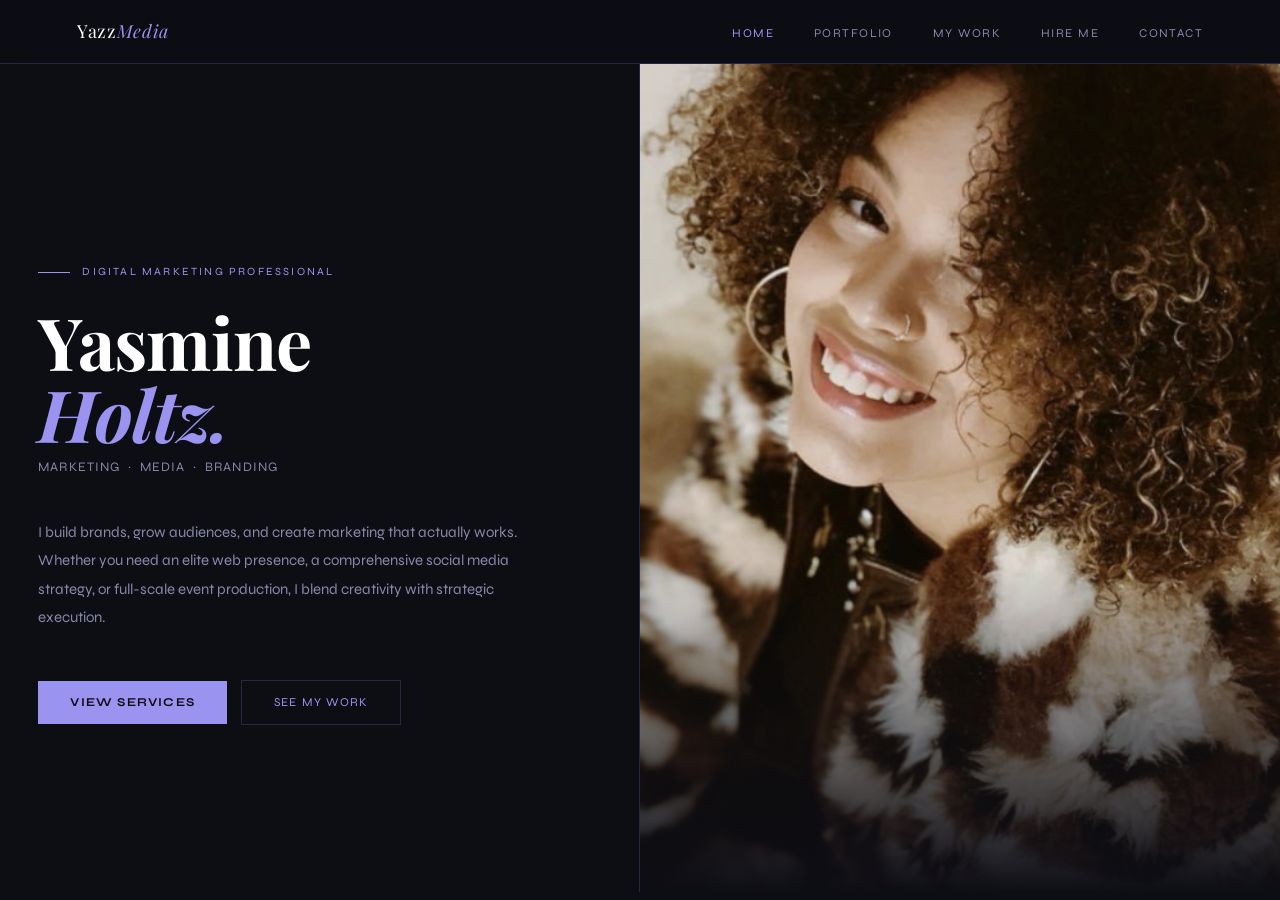
==== index.html @ e0a16a90 "Update index.html" ====
<!DOCTYPE html>
<html lang="en">
<head>
<meta charset="UTF-8">
<meta name="viewport" content="width=device-width, initial-scale=1.0">
<title>YazzMedia | Home</title>
<link rel="stylesheet" href="style.css">
<style>
  .hero-visual{position:relative;overflow:hidden;background:var(--bg2);}
  .hero-photo{width:100%;height:100%;object-fit:cover;object-position:center top;filter:grayscale(20%) contrast(1.05);opacity:0.9;}
  .hero-overlay{position:absolute;bottom:0;left:0;right:0;height:40%;background:linear-gradient(transparent,var(--bg));}
</style>
</head>
<body>
<nav>
  <a href="index.html" class="nav-logo">Yazz<span>Media</span></a>
  <ul class="nav-links">
    <li><a href="index.html" class="active">Home</a></li>
    <li><a href="portfolio.html">Portfolio</a></li>
    <li><a href="work.html">My Work</a></li>
    <li><a href="hireme.html">Hire Me</a></li>
    <li><a href="contact.html">Contact</a></li>
  </ul>
</nav>

<section class="hero-split">
  <div class="hero-text">
    <div class="hero-eyebrow fade-up d1">Digital Marketing Professional</div>
    <h1 class="hero-name fade-up d2">Yasmine<em>Holtz.</em></h1>
    <p class="hero-tagline fade-up d3">Marketing &nbsp;·&nbsp; Media &nbsp;·&nbsp; Branding</p>
    <p class="hero-bio fade-up d3">I build brands, grow audiences, and create marketing that actually works. Whether you need an elite web presence, a comprehensive social media strategy, or full-scale event production, I blend creativity with strategic execution.</p>
    <div class="hero-actions fade-up d4">
      <a href="hireme.html" class="btn-primary">View Services</a>
      <a href="work.html" class="btn-secondary">See My Work</a>
    </div>
  </div>
  <div class="hero-visual">
    <img src="YazHeadshot.png" alt="Yasmine Holtz" class="hero-photo">
    <div class="hero-overlay"></div>
  </div>
</section>
</body>
</html>
---- style.css ----
@import url('https://fonts.googleapis.com/css2?family=Playfair+Display:ital,wght@0,400;0,700;1,400&family=Syne:wght@300;400;500;700&display=swap');

:root {
  --bg: #0d0d14;
  --bg2: #13131f;
  --bg3: #1a1a2a;
  --lavender: #9b93f0;
  --lavender-light: #c4bff7;
  --lavender-dim: #3d3870;
  --lavender-glow: rgba(155,147,240,0.12);
  --white: #ffffff;
  --off-white: #e8e6f0;
  --muted: #8888aa;
  --border: rgba(155,147,240,0.2);
  --border-light: rgba(255,255,255,0.06);
}

* { margin:0; padding:0; box-sizing:border-box; }
html { scroll-behavior:smooth; }
body { font-family:'Syne',sans-serif; background:var(--bg); color:var(--off-white); font-size:16px; line-height:1.6; }

/* NAV */
nav { position:sticky; top:0; z-index:100; background:rgba(13,13,20,0.92); border-bottom:0.5px solid var(--border); padding:0 6%; display:flex; align-items:center; justify-content:space-between; height:64px; backdrop-filter:blur(12px); }
.nav-logo { font-family:'Playfair Display',serif; font-size:18px; color:var(--white); letter-spacing:0.04em; text-decoration:none; }
.nav-logo span { color:var(--lavender); font-style:italic; }
.nav-links { display:flex; gap:2.5rem; list-style:none; }
.nav-links a { text-decoration:none; font-size:12px; font-weight:400; color:var(--muted); letter-spacing:0.12em; text-transform:uppercase; transition:color 0.2s; }
.nav-links a:hover, .nav-links a.active { color:var(--lavender); }

/* HERO */
.hero-split { min-height:92vh; display:grid; grid-template-columns:1fr 1fr; gap:0; align-items:stretch; max-width:100%; padding:0; }
.hero-text { padding:8rem 6% 6rem 6%; display:flex; flex-direction:column; justify-content:center; border-right:0.5px solid var(--border); }
.hero-eyebrow { font-size:11px; font-weight:400; letter-spacing:0.2em; text-transform:uppercase; color:var(--lavender); margin-bottom:1.5rem; display:flex; align-items:center; gap:12px; }
.hero-eyebrow::before { content:''; width:32px; height:0.5px; background:var(--lavender); }
.hero-name { font-family:'Playfair Display',serif; font-size:72px; font-weight:700; line-height:1.0; color:var(--white); margin-bottom:0.5rem; letter-spacing:-0.01em; }
.hero-name em { color:var(--lavender); font-style:italic; display:block; }
.hero-tagline { font-size:13px; color:var(--muted); letter-spacing:0.08em; margin-bottom:2.5rem; font-weight:400; text-transform:uppercase; }
.hero-bio { font-size:15px; color:var(--muted); line-height:1.9; max-width:480px; margin-bottom:3rem; font-weight:300; }
.hero-actions { display:flex; gap:14px; align-items:center; }

/* BUTTONS */
.btn-primary { display:inline-block; padding:12px 32px; background:var(--lavender); color:var(--bg); text-decoration:none; font-size:12px; font-weight:700; letter-spacing:0.1em; text-transform:uppercase; transition:background 0.2s; border:none; cursor:pointer;}
.btn-primary:hover { background:var(--lavender-light); }
.btn-secondary { display:inline-block; padding:12px 32px; border:0.5px solid var(--border); color:var(--lavender); text-decoration:none; font-size:12px; font-weight:400; letter-spacing:0.1em; text-transform:uppercase; transition:border-color 0.2s,color 0.2s; }
.btn-secondary:hover { border-color:var(--lavender); color:var(--lavender-light); }

/* SECTIONS */
.section-wrap { padding:6rem 6%; max-width:100%; }
.section-inner { max-width:1200px; margin:0 auto; }
.section-header { display:flex; align-items:center; gap:20px; margin-bottom:3.5rem; }
.section-num { font-family:'Playfair Display',serif; font-size:48px; color:var(--lavender-dim); font-weight:700; line-height:1; opacity:0.5; }
.section-title { font-size:11px; font-weight:400; letter-spacing:0.2em; text-transform:uppercase; color:var(--lavender); }
.section-line { flex:1; height:0.5px; background:var(--border); }

/* CARDS & GRIDS */
.projects-grid { display:grid; grid-template-columns:repeat(auto-fill,minmax(340px,1fr)); gap:1px; background:var(--border); }
.proj-card { background:var(--bg2); padding:2rem; transition:background 0.2s; display:flex; flex-direction:column; }
.proj-card:hover { background:var(--bg3); }
.proj-num { font-family:'Playfair Display',serif; font-size:36px; color:var(--lavender-dim); font-weight:700; margin-bottom:1rem; opacity:0.4; }
.proj-tag { display:inline-block; border:0.5px solid var(--lavender-dim); color:var(--lavender); font-size:10px; padding:3px 10px; margin-bottom:14px; letter-spacing:0.1em; text-transform:uppercase; align-self: flex-start; }
.proj-title { font-family:'Playfair Display',serif; font-size:22px; color:var(--white); margin-bottom:4px; font-weight:400; }
.proj-desc { font-size:13px; color:var(--muted); line-height:1.8; margin-bottom:16px; flex:1; font-weight:300; }

/* ANIMATIONS */
@keyframes fadeUp{from{opacity:0;transform:translateY(24px);}to{opacity:1;transform:translateY(0);}}
.fade-up { opacity:0; animation:fadeUp 0.7s ease forwards; }
.d1 { animation-delay:0.1s; } .d2 { animation-delay:0.25s; } .d3 { animation-delay:0.4s; } .d4 { animation-delay:0.55s; }
/* SKILLS GRID */
.skills-grid { display:grid; grid-template-columns:repeat(auto-fill,minmax(200px,1fr)); gap:1px; background:var(--border); }
.skill-item { background:var(--bg2); padding:16px 20px; font-size:13px; color:var(--off-white); font-weight:300; letter-spacing:0.02em; transition:background 0.2s,color 0.2s; cursor:default; }
.skill-item:hover { background:var(--lavender-glow); color:var(--lavender-light); }
.skill-item::before { content:'→'; color:var(--lavender); margin-right:10px; font-size:12px; }

/* EXPERIENCE & EDUCATION LIST */
.exp-list { margin-top: 1rem; }
.exp-item { display:grid; grid-template-columns:200px 1fr; border-bottom:0.5px solid var(--border-light); padding:2.5rem 0; gap:3rem; transition:background 0.2s; }
.exp-item:first-child { border-top:0.5px solid var(--border-light); }
.exp-item:hover { background:var(--lavender-glow); }
.exp-meta { padding-left:0; }
.exp-date { font-size:11px; color:var(--lavender); letter-spacing:0.1em; margin-bottom:8px; text-transform:uppercase; }
.exp-company { font-size:14px; font-weight:500; color:var(--off-white); margin-bottom:4px; }
.exp-location { font-size:12px; color:var(--muted); }
.exp-title { font-family:'Playfair Display',serif; font-size:22px; color:var(--white); margin-bottom:10px; font-weight:400; }
.exp-desc { font-size:14px; color:var(--muted); line-height:1.8; font-weight:300; }
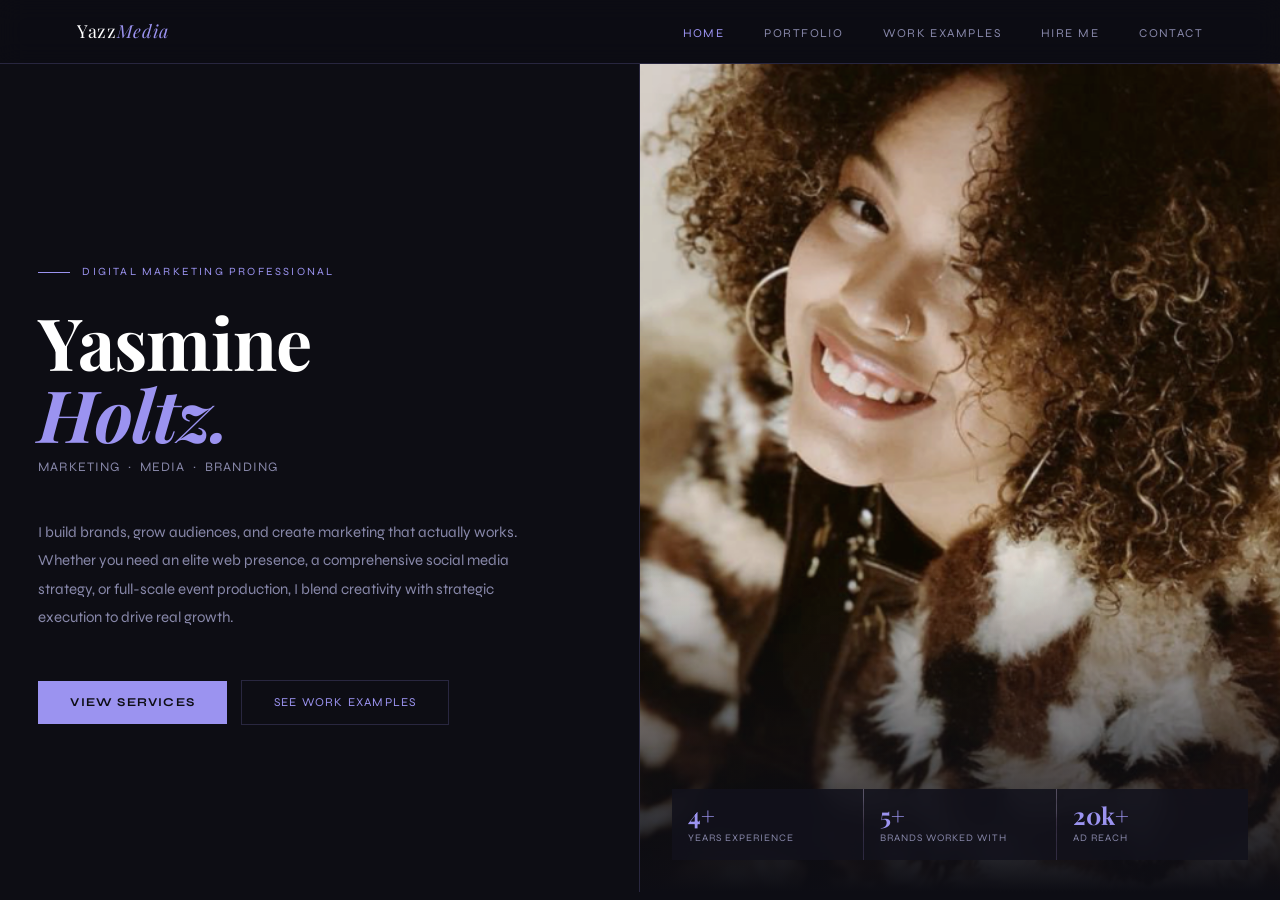
==== commit 45dbb477: "Update index.html" ====
--- a/index.html
+++ b/index.html
@@ -3,41 +3,100 @@
 <head>
 <meta charset="UTF-8">
 <meta name="viewport" content="width=device-width, initial-scale=1.0">
-<title>YazzMedia | Home</title>
-<link rel="stylesheet" href="style.css">
+<title>YazzMedia | Marketing | Media | Branding</title>
+<link href="https://fonts.googleapis.com/css2?family=Playfair+Display:ital,wght@0,400;0,700;1,400&family=Syne:wght@300;400;500;700&display=swap" rel="stylesheet">
 <style>
-  .hero-visual{position:relative;overflow:hidden;background:var(--bg2);}
-  .hero-photo{width:100%;height:100%;object-fit:cover;object-position:center top;filter:grayscale(20%) contrast(1.05);opacity:0.9;}
-  .hero-overlay{position:absolute;bottom:0;left:0;right:0;height:40%;background:linear-gradient(transparent,var(--bg));}
+:root {
+  --bg: #0d0d14;
+  --bg2: #13131f;
+  --bg3: #1a1a2a;
+  --lavender: #9b93f0;
+  --lavender-light: #c4bff7;
+  --lavender-dim: #3d3870;
+  --lavender-glow: rgba(155,147,240,0.12);
+  --white: #ffffff;
+  --off-white: #e8e6f0;
+  --muted: #8888aa;
+  --border: rgba(155,147,240,0.2);
+  --border-light: rgba(255,255,255,0.06);
+}
+*{margin:0;padding:0;box-sizing:border-box;}
+html{scroll-behavior:smooth;}
+body{font-family:'Syne',sans-serif;background:var(--bg);color:var(--off-white);font-size:16px;line-height:1.6;}
+
+/* NAV */
+nav{position:sticky;top:0;z-index:100;background:rgba(13,13,20,0.92);border-bottom:0.5px solid var(--border);padding:0 6%;display:flex;align-items:center;justify-content:space-between;height:64px;backdrop-filter:blur(12px);}
+.nav-logo{font-family:'Playfair Display',serif;font-size:18px;color:var(--white);letter-spacing:0.04em;text-decoration:none;}
+.nav-logo span{color:var(--lavender);font-style:italic;}
+.nav-links{display:flex;gap:2.5rem;list-style:none;}
+.nav-links a{text-decoration:none;font-size:12px;font-weight:400;color:var(--muted);letter-spacing:0.12em;text-transform:uppercase;transition:color 0.2s;}
+.nav-links a:hover, .nav-links a.active{color:var(--lavender);}
+
+/* HERO */
+#about{min-height:92vh;display:grid;grid-template-columns:1fr 1fr;gap:0;align-items:stretch;max-width:100%;padding:0;}
+.hero-text{padding:8rem 6% 6rem 6%;display:flex;flex-direction:column;justify-content:center;border-right:0.5px solid var(--border);}
+.hero-eyebrow{font-size:11px;font-weight:400;letter-spacing:0.2em;text-transform:uppercase;color:var(--lavender);margin-bottom:1.5rem;display:flex;align-items:center;gap:12px;}
+.hero-eyebrow::before{content:'';width:32px;height:0.5px;background:var(--lavender);}
+.hero-name{font-family:'Playfair Display',serif;font-size:72px;font-weight:700;line-height:1.0;color:var(--white);margin-bottom:0.5rem;letter-spacing:-0.01em;}
+.hero-name em{color:var(--lavender);font-style:italic;display:block;}
+.hero-tagline{font-size:13px;color:var(--muted);letter-spacing:0.08em;margin-bottom:2.5rem;font-weight:400;text-transform:uppercase;}
+.hero-bio{font-size:15px;color:var(--muted);line-height:1.9;max-width:480px;margin-bottom:3rem;font-weight:300;}
+.hero-actions{display:flex;gap:14px;align-items:center;}
+.btn-primary{display:inline-block;padding:12px 32px;background:var(--lavender);color:var(--bg);text-decoration:none;font-size:12px;font-weight:700;letter-spacing:0.1em;text-transform:uppercase;transition:background 0.2s;}
+.btn-primary:hover{background:var(--lavender-light);}
+.btn-secondary{display:inline-block;padding:12px 32px;border:0.5px solid var(--border);color:var(--lavender);text-decoration:none;font-size:12px;font-weight:400;letter-spacing:0.1em;text-transform:uppercase;transition:border-color 0.2s,color 0.2s;}
+.btn-secondary:hover{border-color:var(--lavender);color:var(--lavender-light);}
+
+.hero-visual{position:relative;overflow:hidden;background:var(--bg2);}
+.hero-photo{width:100%;height:100%;object-fit:cover;object-position:center top;filter:grayscale(20%) contrast(1.05);opacity:0.9;}
+.hero-overlay{position:absolute;bottom:0;left:0;right:0;height:40%;background:linear-gradient(transparent,var(--bg));}
+.hero-stat-bar{position:absolute;bottom:2rem;left:2rem;right:2rem;display:grid;grid-template-columns:repeat(3,1fr);gap:1px;background:var(--border);}
+.hero-stat{background:rgba(13,13,20,0.85);padding:14px 16px;backdrop-filter:blur(8px);}
+.hero-stat-num{font-family:'Playfair Display',serif;font-size:24px;color:var(--lavender);font-weight:700;line-height:1;}
+.hero-stat-label{font-size:10px;color:var(--muted);text-transform:uppercase;letter-spacing:0.1em;margin-top:3px;}
+
+@media(max-width:768px){
+  #about{grid-template-columns:1fr;min-height:auto;}
+  .hero-text{padding:5rem 6% 3rem;}
+  .hero-name{font-size:48px;}
+  .hero-visual{height:400px;}
+}
 </style>
 </head>
 <body>
+
 <nav>
   <a href="index.html" class="nav-logo">Yazz<span>Media</span></a>
   <ul class="nav-links">
     <li><a href="index.html" class="active">Home</a></li>
     <li><a href="portfolio.html">Portfolio</a></li>
-    <li><a href="work.html">My Work</a></li>
+    <li><a href="work.html">Work Examples</a></li>
     <li><a href="hireme.html">Hire Me</a></li>
     <li><a href="contact.html">Contact</a></li>
   </ul>
 </nav>
 
-<section class="hero-split">
+<section id="about">
   <div class="hero-text">
-    <div class="hero-eyebrow fade-up d1">Digital Marketing Professional</div>
-    <h1 class="hero-name fade-up d2">Yasmine<em>Holtz.</em></h1>
-    <p class="hero-tagline fade-up d3">Marketing &nbsp;·&nbsp; Media &nbsp;·&nbsp; Branding</p>
-    <p class="hero-bio fade-up d3">I build brands, grow audiences, and create marketing that actually works. Whether you need an elite web presence, a comprehensive social media strategy, or full-scale event production, I blend creativity with strategic execution.</p>
-    <div class="hero-actions fade-up d4">
+    <div class="hero-eyebrow">Digital Marketing Professional</div>
+    <h1 class="hero-name">Yasmine<em>Holtz.</em></h1>
+    <p class="hero-tagline">Marketing &nbsp;·&nbsp; Media &nbsp;·&nbsp; Branding</p>
+    <p class="hero-bio">I build brands, grow audiences, and create marketing that actually works. Whether you need an elite web presence, a comprehensive social media strategy, or full-scale event production, I blend creativity with strategic execution to drive real growth.</p>
+    <div class="hero-actions">
       <a href="hireme.html" class="btn-primary">View Services</a>
-      <a href="work.html" class="btn-secondary">See My Work</a>
+      <a href="work.html" class="btn-secondary">See Work Examples</a>
     </div>
   </div>
   <div class="hero-visual">
     <img src="YazHeadshot.png" alt="Yasmine Holtz" class="hero-photo">
     <div class="hero-overlay"></div>
+    <div class="hero-stat-bar">
+      <div class="hero-stat"><div class="hero-stat-num">4+</div><div class="hero-stat-label">Years experience</div></div>
+      <div class="hero-stat"><div class="hero-stat-num">5+</div><div class="hero-stat-label">Brands worked with</div></div>
+      <div class="hero-stat"><div class="hero-stat-num">20k+</div><div class="hero-stat-label">Ad reach</div></div>
+    </div>
   </div>
 </section>
+
 </body>
 </html>
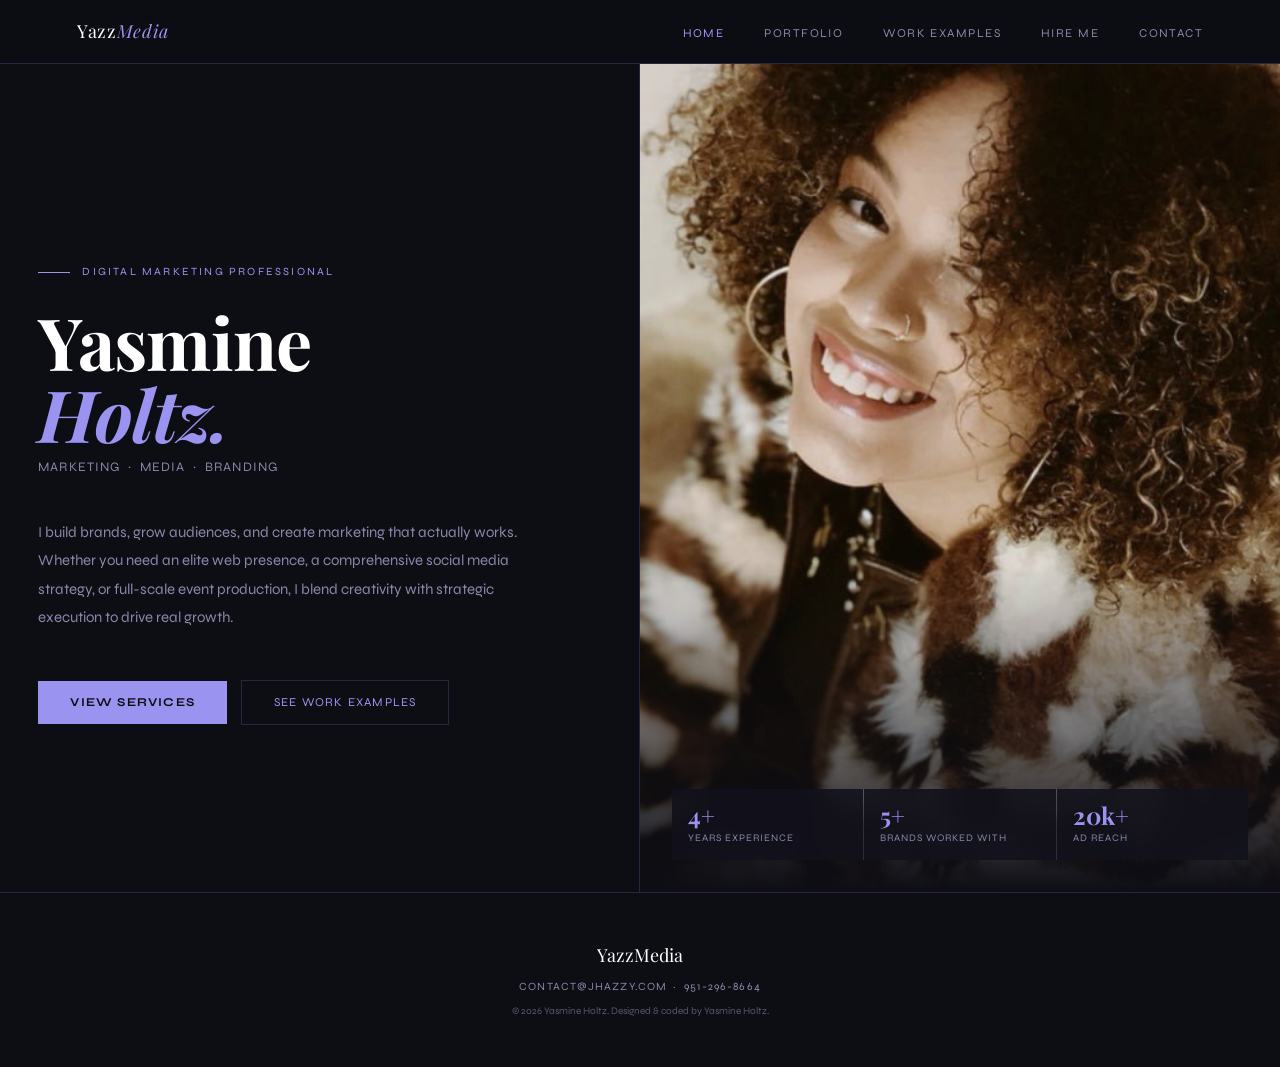
==== commit 1741696d: "Update index.html" ====
--- a/index.html
+++ b/index.html
@@ -100,3 +100,12 @@
 
 </body>
 </html>
+<footer style="padding: 3rem 6%; border-top: 0.5px solid var(--border); text-align: center; color: var(--muted);">
+  <div style="font-family:'Playfair Display',serif; font-size:18px; color:var(--white); margin-bottom: 0.5rem;">YazzMedia</div>
+  <p style="font-size: 11px; letter-spacing: 0.1em; text-transform: uppercase; margin-bottom: 0.5rem;">
+    contact@jhazzy.com &nbsp;·&nbsp; 951-296-8664
+  </p>
+  <p style="font-size: 10px; color: var(--border-dim); opacity: 0.6;">
+    © 2026 Yasmine Holtz. Designed & coded by Yasmine Holtz.
+  </p>
+</footer>
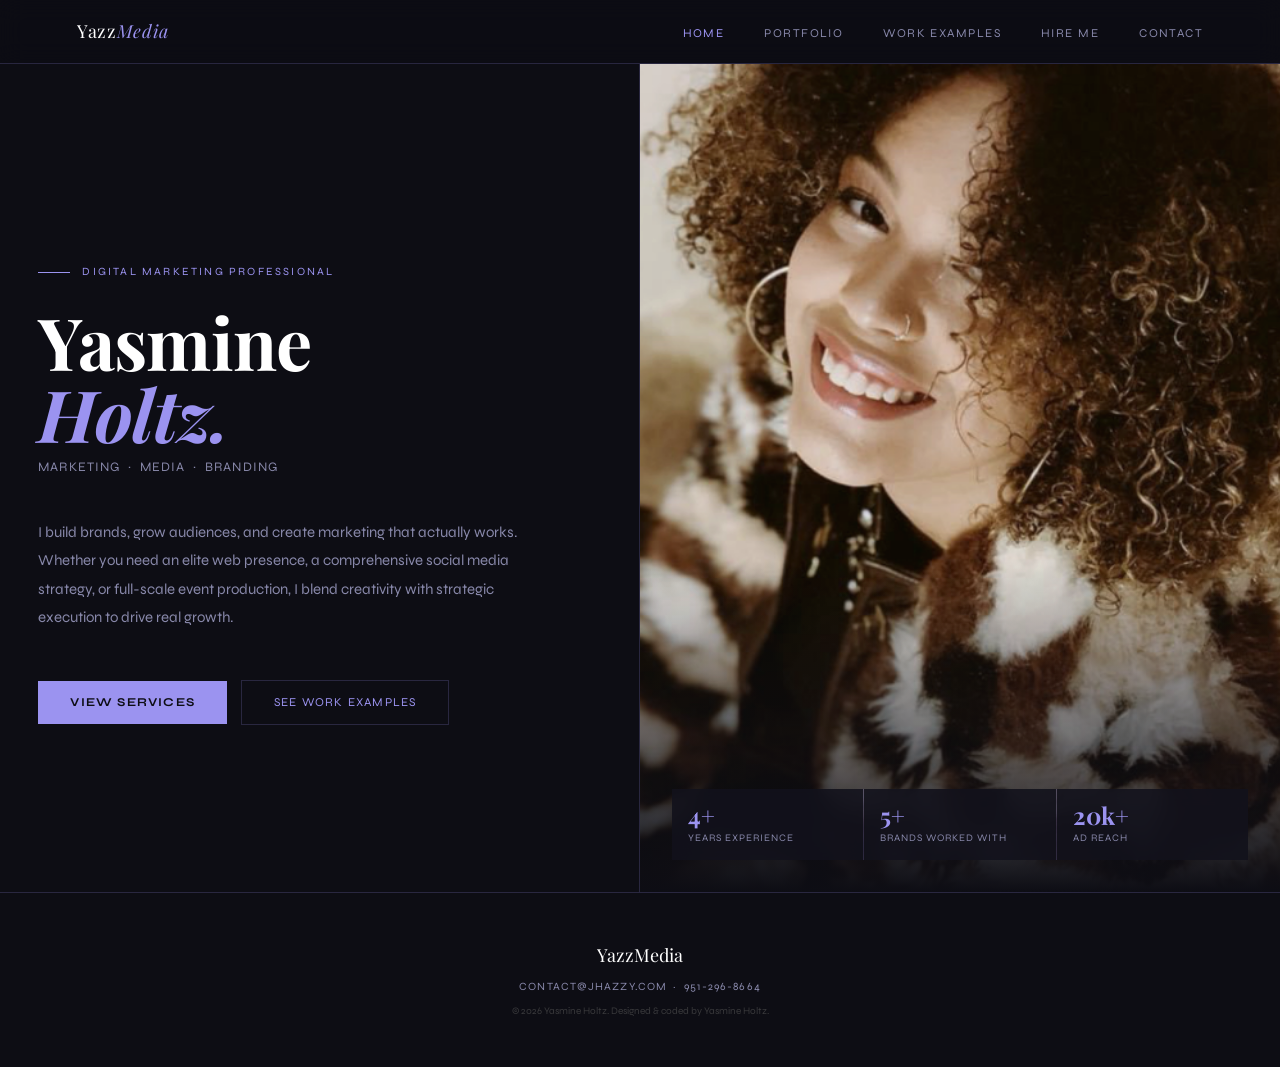
==== commit 8a0c889e: "Update index.html" ====
--- a/index.html
+++ b/index.html
@@ -28,7 +28,7 @@
 nav{position:sticky;top:0;z-index:100;background:rgba(13,13,20,0.92);border-bottom:0.5px solid var(--border);padding:0 6%;display:flex;align-items:center;justify-content:space-between;height:64px;backdrop-filter:blur(12px);}
 .nav-logo{font-family:'Playfair Display',serif;font-size:18px;color:var(--white);letter-spacing:0.04em;text-decoration:none;}
 .nav-logo span{color:var(--lavender);font-style:italic;}
-.nav-links{display:flex;gap:2.5rem;list-style:none;}
+.nav-links{display:flex;gap:2.5rem;list-style:none; flex-wrap: wrap; justify-content: center;}
 .nav-links a{text-decoration:none;font-size:12px;font-weight:400;color:var(--muted);letter-spacing:0.12em;text-transform:uppercase;transition:color 0.2s;}
 .nav-links a:hover, .nav-links a.active{color:var(--lavender);}
 
@@ -60,6 +60,8 @@
   .hero-text{padding:5rem 6% 3rem;}
   .hero-name{font-size:48px;}
   .hero-visual{height:400px;}
+  .nav-links { gap: 1rem; padding: 10px 0; }
+  .nav-links a { font-size: 10px; }
 }
 </style>
 </head>
@@ -98,14 +100,15 @@
   </div>
 </section>
 
-</body>
-</html>
 <footer style="padding: 3rem 6%; border-top: 0.5px solid var(--border); text-align: center; color: var(--muted);">
   <div style="font-family:'Playfair Display',serif; font-size:18px; color:var(--white); margin-bottom: 0.5rem;">YazzMedia</div>
   <p style="font-size: 11px; letter-spacing: 0.1em; text-transform: uppercase; margin-bottom: 0.5rem;">
     contact@jhazzy.com &nbsp;·&nbsp; 951-296-8664
   </p>
-  <p style="font-size: 10px; color: var(--border-dim); opacity: 0.6;">
+  <p style="font-size: 10px; color: #555; opacity: 0.6;">
     © 2026 Yasmine Holtz. Designed & coded by Yasmine Holtz.
   </p>
 </footer>
+
+</body>
+</html>
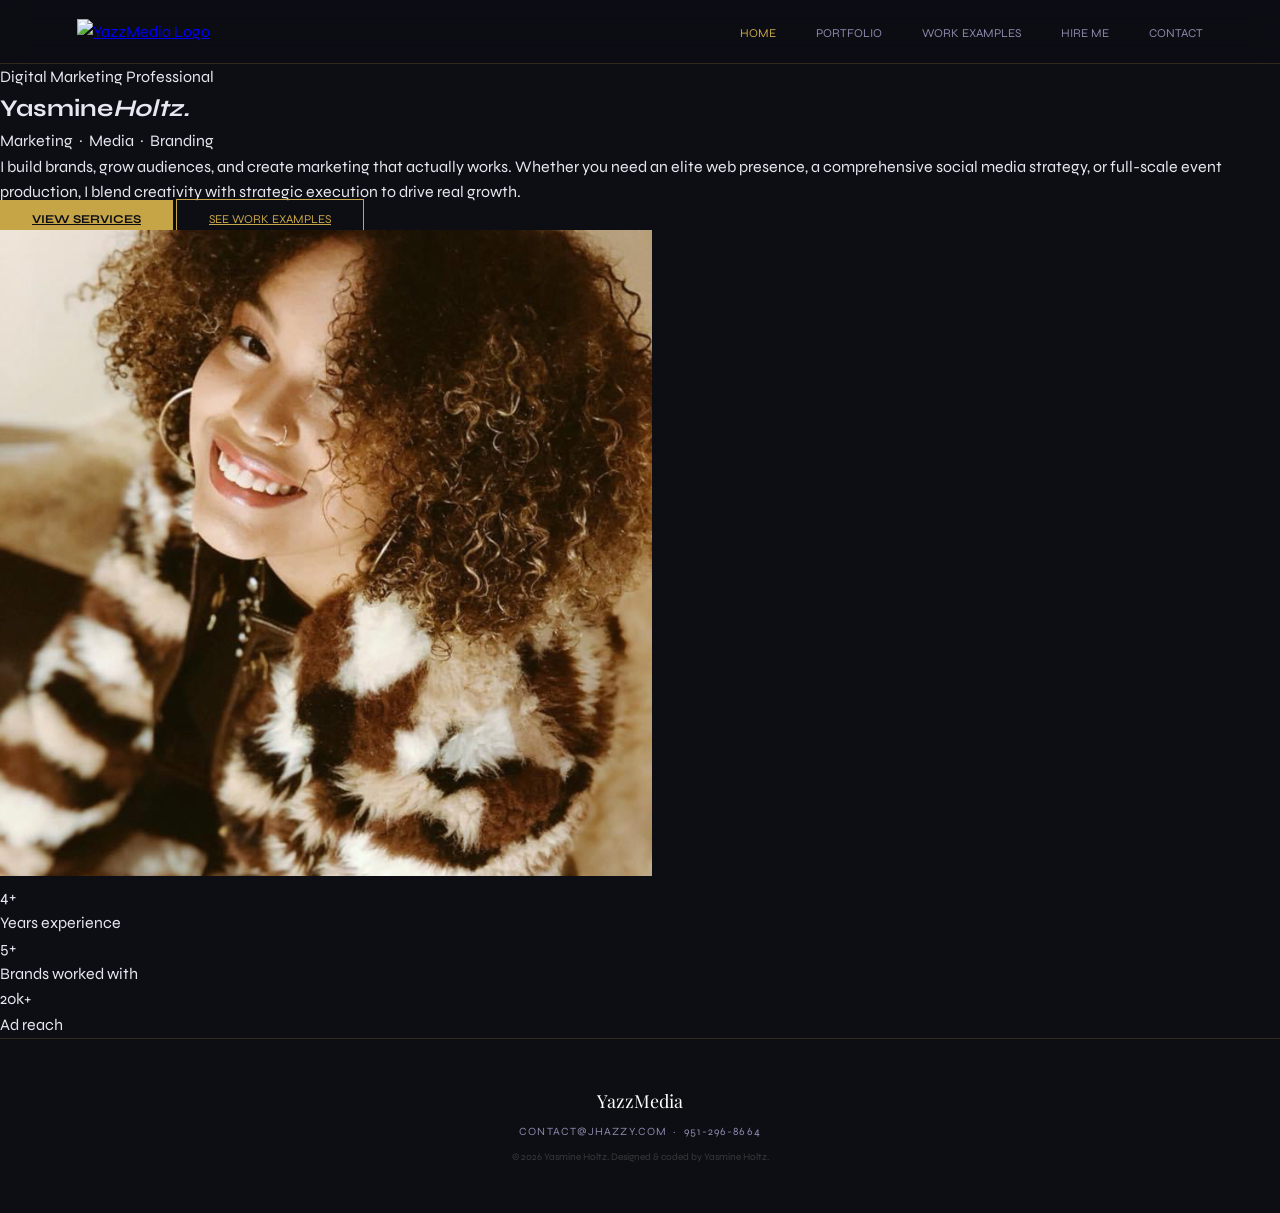
==== commit 6273d940: "Update index.html" ====
--- a/index.html
+++ b/index.html
@@ -5,70 +5,12 @@
 <meta name="viewport" content="width=device-width, initial-scale=1.0">
 <title>YazzMedia | Marketing | Media | Branding</title>
 <link href="https://fonts.googleapis.com/css2?family=Playfair+Display:ital,wght@0,400;0,700;1,400&family=Syne:wght@300;400;500;700&display=swap" rel="stylesheet">
-<style>
-:root {
-  --bg: #0d0d14;
-  --bg2: #13131f;
-  --bg3: #1a1a2a;
-  --lavender: #9b93f0;
-  --lavender-light: #c4bff7;
-  --lavender-dim: #3d3870;
-  --lavender-glow: rgba(155,147,240,0.12);
-  --white: #ffffff;
-  --off-white: #e8e6f0;
-  --muted: #8888aa;
-  --border: rgba(155,147,240,0.2);
-  --border-light: rgba(255,255,255,0.06);
-}
-*{margin:0;padding:0;box-sizing:border-box;}
-html{scroll-behavior:smooth;}
-body{font-family:'Syne',sans-serif;background:var(--bg);color:var(--off-white);font-size:16px;line-height:1.6;}
-
-/* NAV */
-nav{position:sticky;top:0;z-index:100;background:rgba(13,13,20,0.92);border-bottom:0.5px solid var(--border);padding:0 6%;display:flex;align-items:center;justify-content:space-between;height:64px;backdrop-filter:blur(12px);}
-.nav-logo{font-family:'Playfair Display',serif;font-size:18px;color:var(--white);letter-spacing:0.04em;text-decoration:none;}
-.nav-logo span{color:var(--lavender);font-style:italic;}
-.nav-links{display:flex;gap:2.5rem;list-style:none; flex-wrap: wrap; justify-content: center;}
-.nav-links a{text-decoration:none;font-size:12px;font-weight:400;color:var(--muted);letter-spacing:0.12em;text-transform:uppercase;transition:color 0.2s;}
-.nav-links a:hover, .nav-links a.active{color:var(--lavender);}
-
-/* HERO */
-#about{min-height:92vh;display:grid;grid-template-columns:1fr 1fr;gap:0;align-items:stretch;max-width:100%;padding:0;}
-.hero-text{padding:8rem 6% 6rem 6%;display:flex;flex-direction:column;justify-content:center;border-right:0.5px solid var(--border);}
-.hero-eyebrow{font-size:11px;font-weight:400;letter-spacing:0.2em;text-transform:uppercase;color:var(--lavender);margin-bottom:1.5rem;display:flex;align-items:center;gap:12px;}
-.hero-eyebrow::before{content:'';width:32px;height:0.5px;background:var(--lavender);}
-.hero-name{font-family:'Playfair Display',serif;font-size:72px;font-weight:700;line-height:1.0;color:var(--white);margin-bottom:0.5rem;letter-spacing:-0.01em;}
-.hero-name em{color:var(--lavender);font-style:italic;display:block;}
-.hero-tagline{font-size:13px;color:var(--muted);letter-spacing:0.08em;margin-bottom:2.5rem;font-weight:400;text-transform:uppercase;}
-.hero-bio{font-size:15px;color:var(--muted);line-height:1.9;max-width:480px;margin-bottom:3rem;font-weight:300;}
-.hero-actions{display:flex;gap:14px;align-items:center;}
-.btn-primary{display:inline-block;padding:12px 32px;background:var(--lavender);color:var(--bg);text-decoration:none;font-size:12px;font-weight:700;letter-spacing:0.1em;text-transform:uppercase;transition:background 0.2s;}
-.btn-primary:hover{background:var(--lavender-light);}
-.btn-secondary{display:inline-block;padding:12px 32px;border:0.5px solid var(--border);color:var(--lavender);text-decoration:none;font-size:12px;font-weight:400;letter-spacing:0.1em;text-transform:uppercase;transition:border-color 0.2s,color 0.2s;}
-.btn-secondary:hover{border-color:var(--lavender);color:var(--lavender-light);}
-
-.hero-visual{position:relative;overflow:hidden;background:var(--bg2);}
-.hero-photo{width:100%;height:100%;object-fit:cover;object-position:center top;filter:grayscale(20%) contrast(1.05);opacity:0.9;}
-.hero-overlay{position:absolute;bottom:0;left:0;right:0;height:40%;background:linear-gradient(transparent,var(--bg));}
-.hero-stat-bar{position:absolute;bottom:2rem;left:2rem;right:2rem;display:grid;grid-template-columns:repeat(3,1fr);gap:1px;background:var(--border);}
-.hero-stat{background:rgba(13,13,20,0.85);padding:14px 16px;backdrop-filter:blur(8px);}
-.hero-stat-num{font-family:'Playfair Display',serif;font-size:24px;color:var(--lavender);font-weight:700;line-height:1;}
-.hero-stat-label{font-size:10px;color:var(--muted);text-transform:uppercase;letter-spacing:0.1em;margin-top:3px;}
-
-@media(max-width:768px){
-  #about{grid-template-columns:1fr;min-height:auto;}
-  .hero-text{padding:5rem 6% 3rem;}
-  .hero-name{font-size:48px;}
-  .hero-visual{height:400px;}
-  .nav-links { gap: 1rem; padding: 10px 0; }
-  .nav-links a { font-size: 10px; }
-}
-</style>
+<link rel="stylesheet" href="style.css">
 </head>
 <body>
 
 <nav>
-  <a href="index.html" class="nav-logo">Yazz<span>Media</span></a>
+  <a href="index.html"><img src="6.png" alt="YazzMedia Logo" style="height: 35px; width: auto;"></a>
   <ul class="nav-links">
     <li><a href="index.html" class="active">Home</a></li>
     <li><a href="portfolio.html">Portfolio</a></li>
@@ -100,7 +42,7 @@
   </div>
 </section>
 
-<footer style="padding: 3rem 6%; border-top: 0.5px solid var(--border); text-align: center; color: var(--muted);">
+<footer>
   <div style="font-family:'Playfair Display',serif; font-size:18px; color:var(--white); margin-bottom: 0.5rem;">YazzMedia</div>
   <p style="font-size: 11px; letter-spacing: 0.1em; text-transform: uppercase; margin-bottom: 0.5rem;">
     contact@jhazzy.com &nbsp;·&nbsp; 951-296-8664
--- a/style.css
+++ b/style.css
@@ -0,0 +1,37 @@
+@import url('https://fonts.googleapis.com/css2?family=Playfair+Display:ital,wght@0,400;0,700;1,400&family=Syne:wght@300;400;500;700&display=swap');
+
+:root {
+  --gold: #C5A546;
+  --purple: #4B1B75;
+  --bg: #0d0d14;
+  --bg2: #13131f;
+  --bg3: #1a1a2a;
+  --white: #ffffff;
+  --off-white: #e8e6f0;
+  --muted: #8888aa;
+  --border: rgba(197, 165, 70, 0.2);
+  --gold-glow: rgba(197, 165, 70, 0.12);
+}
+
+* { margin:0; padding:0; box-sizing:border-box; }
+body { font-family:'Syne',sans-serif; background:var(--bg); color:var(--off-white); font-size:16px; line-height:1.6; }
+
+/* NAV */
+nav { position:sticky; top:0; z-index:100; background:rgba(13,13,20,0.92); border-bottom:0.5px solid var(--border); padding:0 6%; display:flex; align-items:center; justify-content:space-between; height:64px; backdrop-filter:blur(12px); }
+.nav-links { display:flex; gap:2.5rem; list-style:none; flex-wrap: wrap; justify-content: center; }
+.nav-links a { text-decoration:none; font-size:12px; color:var(--muted); text-transform:uppercase; transition:color 0.2s; }
+.nav-links a:hover, .nav-links a.active { color:var(--gold); }
+
+/* BUTTONS */
+.btn-primary { padding:12px 32px; background:var(--gold); color:var(--bg); border:none; text-transform:uppercase; font-size:12px; font-weight:700; cursor:pointer; }
+.btn-secondary { padding:12px 32px; border:0.5px solid var(--gold); color:var(--gold); text-transform:uppercase; font-size:12px; }
+
+/* GENERAL */
+.section-wrap { padding:5rem 6%; }
+footer { padding: 3rem 6%; border-top: 0.5px solid var(--border); text-align: center; color: var(--muted); }
+
+@media (max-width: 768px) {
+  nav { flex-direction: column; height: auto; padding: 1rem 6%; gap: 1rem; }
+  .nav-links { gap: 1rem; padding-bottom: 10px; }
+  .nav-links a { font-size: 10px; }
+}
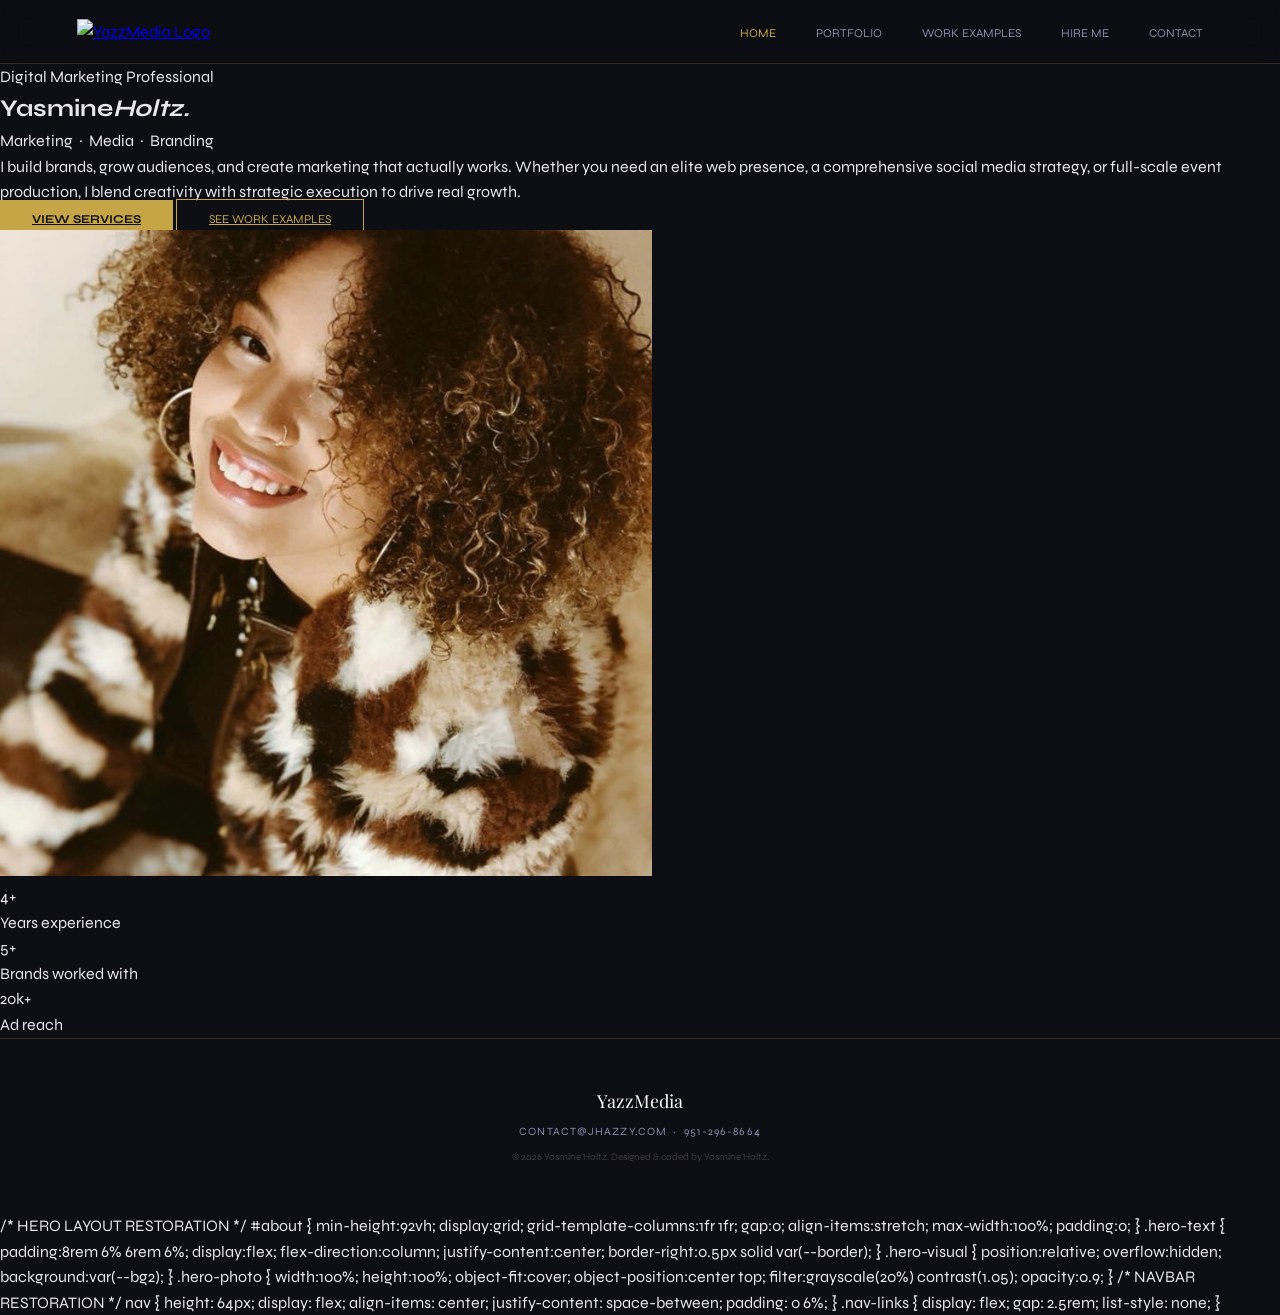
==== commit f3b7324e: "Update index.html" ====
--- a/index.html
+++ b/index.html
@@ -54,3 +54,12 @@
 
 </body>
 </html>
+/* HERO LAYOUT RESTORATION */
+#about { min-height:92vh; display:grid; grid-template-columns:1fr 1fr; gap:0; align-items:stretch; max-width:100%; padding:0; }
+.hero-text { padding:8rem 6% 6rem 6%; display:flex; flex-direction:column; justify-content:center; border-right:0.5px solid var(--border); }
+.hero-visual { position:relative; overflow:hidden; background:var(--bg2); }
+.hero-photo { width:100%; height:100%; object-fit:cover; object-position:center top; filter:grayscale(20%) contrast(1.05); opacity:0.9; }
+
+/* NAVBAR RESTORATION */
+nav { height: 64px; display: flex; align-items: center; justify-content: space-between; padding: 0 6%; }
+.nav-links { display: flex; gap: 2.5rem; list-style: none; }
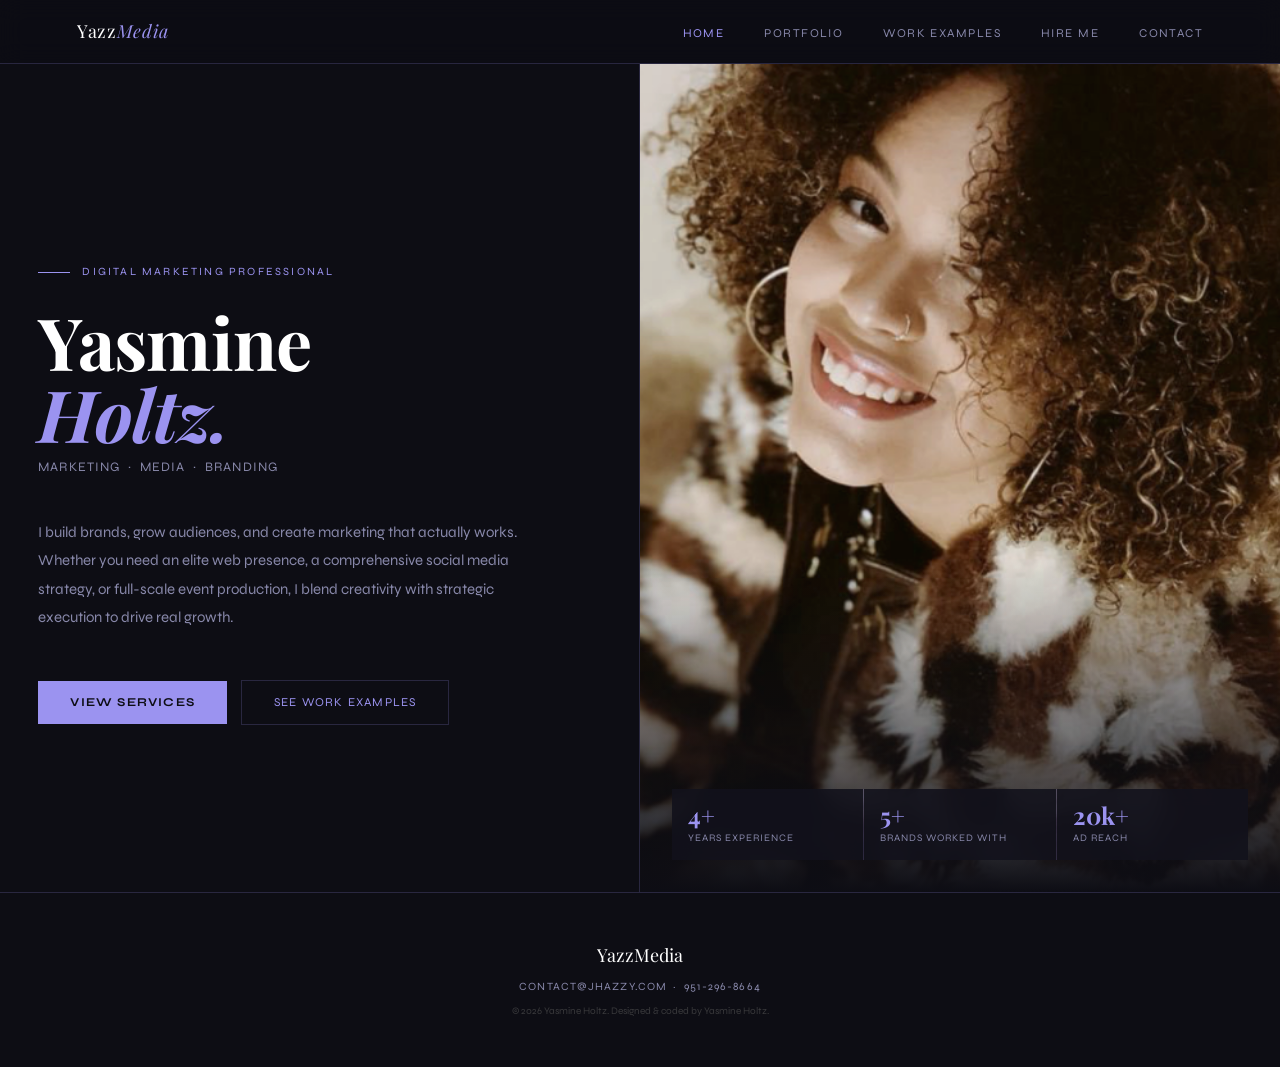
==== commit 55d790c6: "Update index.html" ====
--- a/index.html
+++ b/index.html
@@ -5,12 +5,70 @@
 <meta name="viewport" content="width=device-width, initial-scale=1.0">
 <title>YazzMedia | Marketing | Media | Branding</title>
 <link href="https://fonts.googleapis.com/css2?family=Playfair+Display:ital,wght@0,400;0,700;1,400&family=Syne:wght@300;400;500;700&display=swap" rel="stylesheet">
-<link rel="stylesheet" href="style.css">
+<style>
+:root {
+  --bg: #0d0d14;
+  --bg2: #13131f;
+  --bg3: #1a1a2a;
+  --lavender: #9b93f0;
+  --lavender-light: #c4bff7;
+  --lavender-dim: #3d3870;
+  --lavender-glow: rgba(155,147,240,0.12);
+  --white: #ffffff;
+  --off-white: #e8e6f0;
+  --muted: #8888aa;
+  --border: rgba(155,147,240,0.2);
+  --border-light: rgba(255,255,255,0.06);
+}
+*{margin:0;padding:0;box-sizing:border-box;}
+html{scroll-behavior:smooth;}
+body{font-family:'Syne',sans-serif;background:var(--bg);color:var(--off-white);font-size:16px;line-height:1.6;}
+
+/* NAV */
+nav{position:sticky;top:0;z-index:100;background:rgba(13,13,20,0.92);border-bottom:0.5px solid var(--border);padding:0 6%;display:flex;align-items:center;justify-content:space-between;height:64px;backdrop-filter:blur(12px);}
+.nav-logo{font-family:'Playfair Display',serif;font-size:18px;color:var(--white);letter-spacing:0.04em;text-decoration:none;}
+.nav-logo span{color:var(--lavender);font-style:italic;}
+.nav-links{display:flex;gap:2.5rem;list-style:none; flex-wrap: wrap; justify-content: center;}
+.nav-links a{text-decoration:none;font-size:12px;font-weight:400;color:var(--muted);letter-spacing:0.12em;text-transform:uppercase;transition:color 0.2s;}
+.nav-links a:hover, .nav-links a.active{color:var(--lavender);}
+
+/* HERO */
+#about{min-height:92vh;display:grid;grid-template-columns:1fr 1fr;gap:0;align-items:stretch;max-width:100%;padding:0;}
+.hero-text{padding:8rem 6% 6rem 6%;display:flex;flex-direction:column;justify-content:center;border-right:0.5px solid var(--border);}
+.hero-eyebrow{font-size:11px;font-weight:400;letter-spacing:0.2em;text-transform:uppercase;color:var(--lavender);margin-bottom:1.5rem;display:flex;align-items:center;gap:12px;}
+.hero-eyebrow::before{content:'';width:32px;height:0.5px;background:var(--lavender);}
+.hero-name{font-family:'Playfair Display',serif;font-size:72px;font-weight:700;line-height:1.0;color:var(--white);margin-bottom:0.5rem;letter-spacing:-0.01em;}
+.hero-name em{color:var(--lavender);font-style:italic;display:block;}
+.hero-tagline{font-size:13px;color:var(--muted);letter-spacing:0.08em;margin-bottom:2.5rem;font-weight:400;text-transform:uppercase;}
+.hero-bio{font-size:15px;color:var(--muted);line-height:1.9;max-width:480px;margin-bottom:3rem;font-weight:300;}
+.hero-actions{display:flex;gap:14px;align-items:center;}
+.btn-primary{display:inline-block;padding:12px 32px;background:var(--lavender);color:var(--bg);text-decoration:none;font-size:12px;font-weight:700;letter-spacing:0.1em;text-transform:uppercase;transition:background 0.2s;}
+.btn-primary:hover{background:var(--lavender-light);}
+.btn-secondary{display:inline-block;padding:12px 32px;border:0.5px solid var(--border);color:var(--lavender);text-decoration:none;font-size:12px;font-weight:400;letter-spacing:0.1em;text-transform:uppercase;transition:border-color 0.2s,color 0.2s;}
+.btn-secondary:hover{border-color:var(--lavender);color:var(--lavender-light);}
+
+.hero-visual{position:relative;overflow:hidden;background:var(--bg2);}
+.hero-photo{width:100%;height:100%;object-fit:cover;object-position:center top;filter:grayscale(20%) contrast(1.05);opacity:0.9;}
+.hero-overlay{position:absolute;bottom:0;left:0;right:0;height:40%;background:linear-gradient(transparent,var(--bg));}
+.hero-stat-bar{position:absolute;bottom:2rem;left:2rem;right:2rem;display:grid;grid-template-columns:repeat(3,1fr);gap:1px;background:var(--border);}
+.hero-stat{background:rgba(13,13,20,0.85);padding:14px 16px;backdrop-filter:blur(8px);}
+.hero-stat-num{font-family:'Playfair Display',serif;font-size:24px;color:var(--lavender);font-weight:700;line-height:1;}
+.hero-stat-label{font-size:10px;color:var(--muted);text-transform:uppercase;letter-spacing:0.1em;margin-top:3px;}
+
+@media(max-width:768px){
+  #about{grid-template-columns:1fr;min-height:auto;}
+  .hero-text{padding:5rem 6% 3rem;}
+  .hero-name{font-size:48px;}
+  .hero-visual{height:400px;}
+  .nav-links { gap: 1rem; padding: 10px 0; }
+  .nav-links a { font-size: 10px; }
+}
+</style>
 </head>
 <body>
 
 <nav>
-  <a href="index.html"><img src="6.png" alt="YazzMedia Logo" style="height: 35px; width: auto;"></a>
+  <a href="index.html" class="nav-logo">Yazz<span>Media</span></a>
   <ul class="nav-links">
     <li><a href="index.html" class="active">Home</a></li>
     <li><a href="portfolio.html">Portfolio</a></li>
@@ -42,7 +100,7 @@
   </div>
 </section>
 
-<footer>
+<footer style="padding: 3rem 6%; border-top: 0.5px solid var(--border); text-align: center; color: var(--muted);">
   <div style="font-family:'Playfair Display',serif; font-size:18px; color:var(--white); margin-bottom: 0.5rem;">YazzMedia</div>
   <p style="font-size: 11px; letter-spacing: 0.1em; text-transform: uppercase; margin-bottom: 0.5rem;">
     contact@jhazzy.com &nbsp;·&nbsp; 951-296-8664
@@ -54,12 +112,3 @@
 
 </body>
 </html>
-/* HERO LAYOUT RESTORATION */
-#about { min-height:92vh; display:grid; grid-template-columns:1fr 1fr; gap:0; align-items:stretch; max-width:100%; padding:0; }
-.hero-text { padding:8rem 6% 6rem 6%; display:flex; flex-direction:column; justify-content:center; border-right:0.5px solid var(--border); }
-.hero-visual { position:relative; overflow:hidden; background:var(--bg2); }
-.hero-photo { width:100%; height:100%; object-fit:cover; object-position:center top; filter:grayscale(20%) contrast(1.05); opacity:0.9; }
-
-/* NAVBAR RESTORATION */
-nav { height: 64px; display: flex; align-items: center; justify-content: space-between; padding: 0 6%; }
-.nav-links { display: flex; gap: 2.5rem; list-style: none; }
